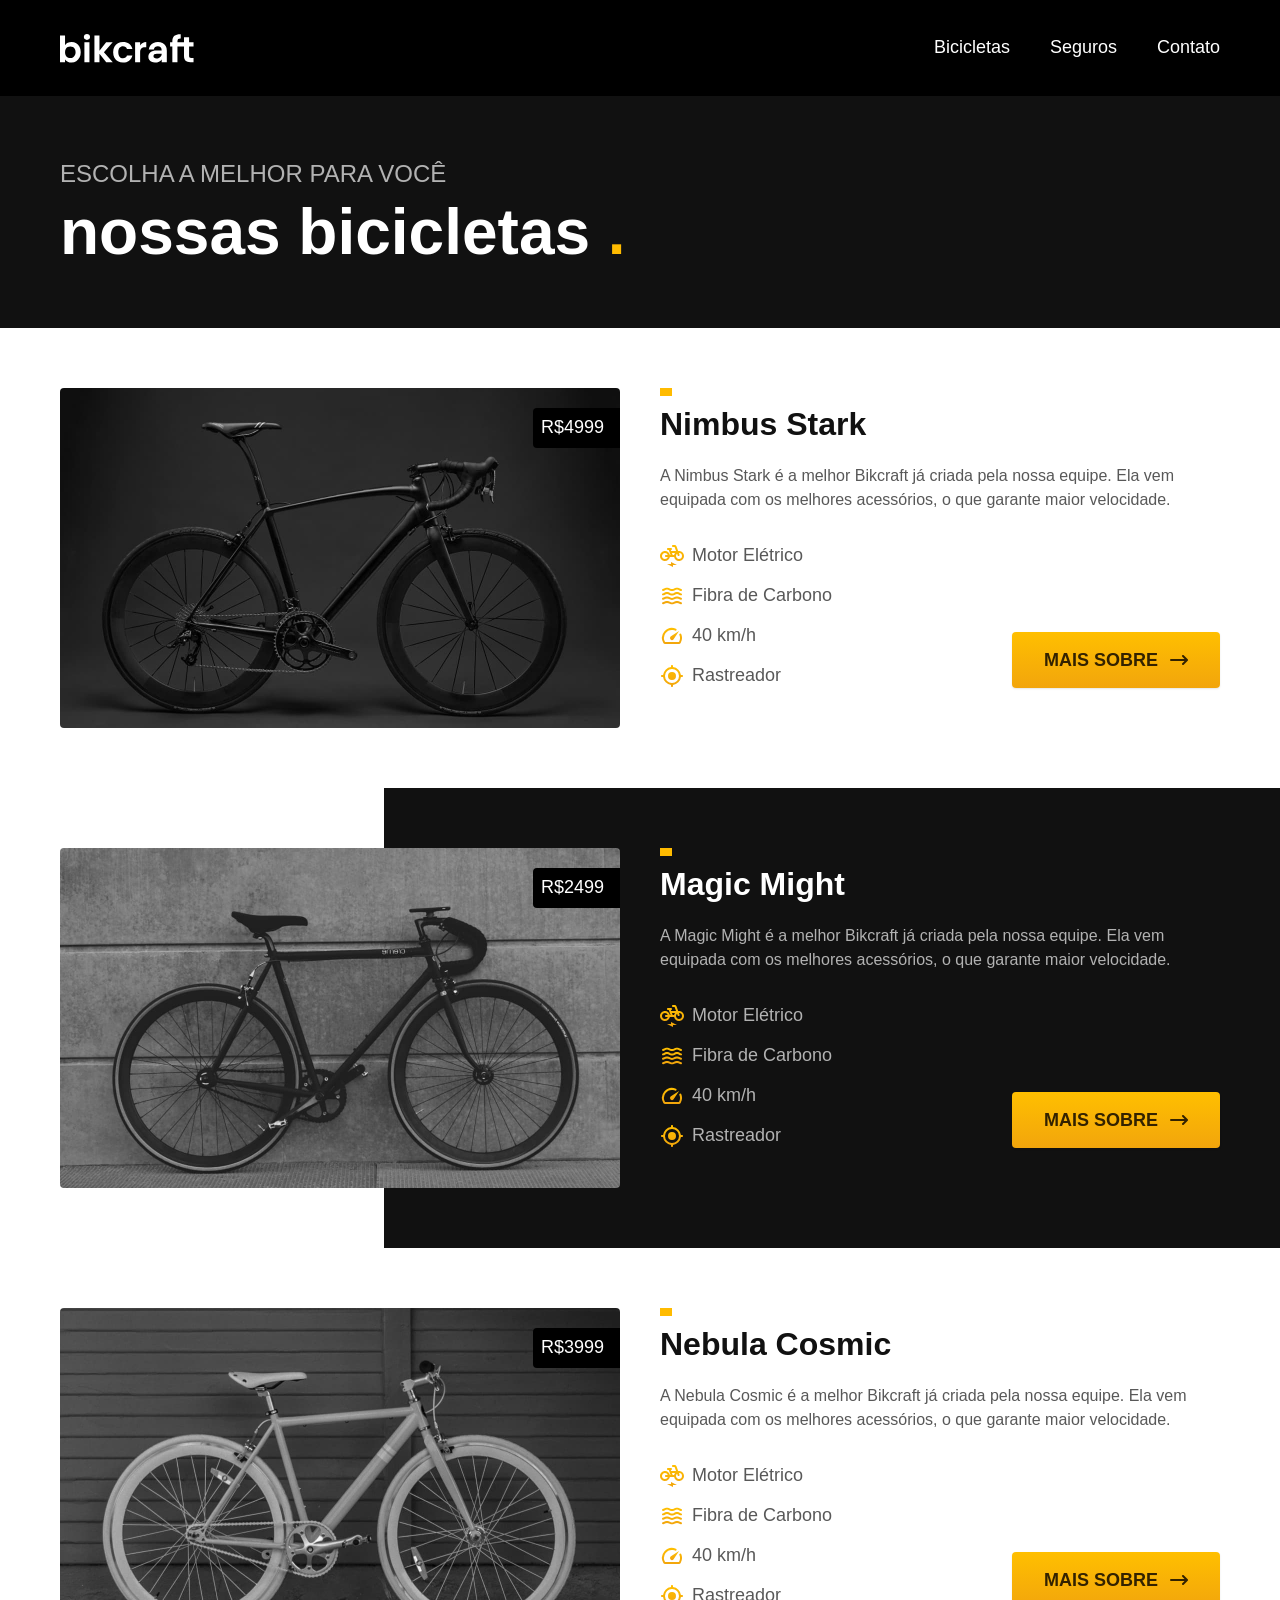
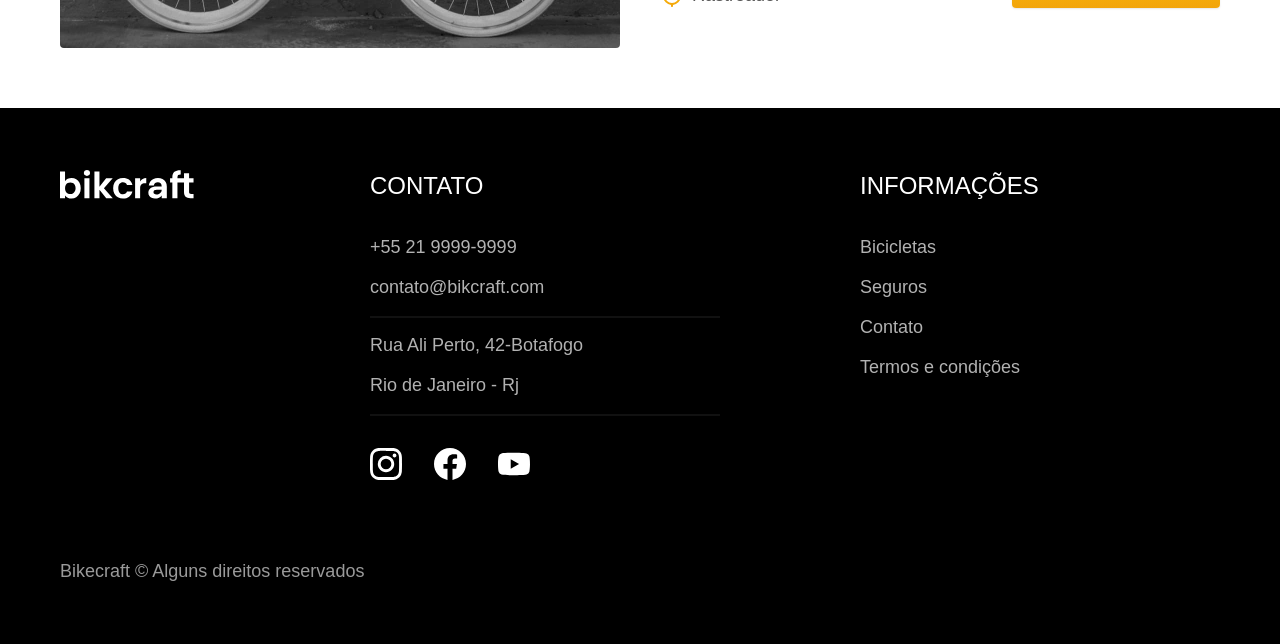
==== bicicletas.html @ a32cff4e "bicicletas" ====
<!DOCTYPE html>
<html lang="pt-br">

<head>
  <meta charset="UTF-8">
  <meta name="viewport" content="width=device-width, initial-scale=1.0">
  <meta name="description" content="Bicicletas">
  <title> Bicicletas/Bikcraft </title>
  <link rel="stylesheet" href="./css/style.css">
  <!-- <link rel="preconnect" href="https://fonts.googleapis.com">
  <link rel="preconnect" href="https://fonts.gstatic.com" crossorigin>
  <link href="https://fonts.googleapis.com/css2?family=Poppins:wght@400;600&family=Roboto:wdth,wght@400;500&display=swap" rel="stylesheet"> -->
  <link rel="preconnect" href="https://fonts.googleapis.com">
  <link rel="preconnect" href="https://fonts.gstatic.com" crossorigin>
  <link href="https://fonts.googleapis.com/css2?family=Merriweather:ital,opsz,wght@1,18..144,900&display=swap" rel="stylesheet">

</head>

<body id="bicicletas">
  <header class="header-bg">
    <div class="header container">
      <a href="./">
        <img src="./img/bikcraft.svg" alt="Bikcraft">
      </a>
      <nav aria-label="primaria">
        <ul class="header-menu font-1-m cor-0">
          <li><a href="./bicicletas.html">Bicicletas</a></li>
          <li><a href="./seguros.html">Seguros</a></li>
          <li><a href="./contato.html">Contato</a></li>
        </ul>
      </nav>
    </div>
  </header>

  <main>
    <div class="titulo-bg">
      <div class="titulo container ">
        <p class="cor-5 font-2-l-b">Escolha a melhor para você </p>
        <h1 class="font-1-xxl cor-0">nossas bicicletas <span class="cor-p1">.</span></h1>
      </div>
    </div>


    <div class="bicicletas container">
      <div class="bicicletas-imagem">
        <img src="./img/bicicletas/nimbus.jpg" alt="bicileta preta">
        <span class="font-2-m cor-0">R$4999</span>
      </div>
      <div class="bicicletas-conteudo">
        <h2 class="cor-11 font-1-xl">Nimbus Stark</h2>
        <p class="cor-8 font-2-s">A Nimbus Stark é a melhor Bikcraft já criada pela nossa equipe. Ela vem equipada com os melhores acessórios, o que garante maior velocidade.
        </p>
        <ul class="cor-8 font-1-m">
          <li>
            <img src="./img/icones/eletrica.svg" alt="">
            Motor Elétrico
          </li>
          <li>
            <img src="./img/icones/carbono.svg" alt="">
            Fibra de Carbono
          </li>
          <li>
            <img src="./img/icones/velocidade.svg" alt="">
            40 km/h
          </li>
          <li>
            <img src="./img/icones/rastreador.svg" alt="">
            Rastreador
          </li>
        </ul>
        <a class="botao seta" href="./biicicletas/nimbus.html">Mais sobre</a>
      </div>
    </div>


    <div class="bicicletas-bg">
      <div class="bicicletas container">
        <div class="bicicletas-imagem">
          <img src="./img/bicicletas/magic.jpg" alt="bicileta cinza">
          <span class="font-2-m cor-0">R$2499</span>
        </div>
        <div class="bicicletas-conteudo">
          <h2 class="cor-0 font-1-xl">Magic Might</h2>
          <p class="cor-5 font-2-s">A Magic Might é a melhor Bikcraft já criada pela nossa equipe. Ela vem equipada com os melhores acessórios, o que garante maior velocidade.

          </p>
          <ul class="cor-5 font-1-m">
            <li>
              <img src="./img/icones/eletrica.svg" alt="">
              Motor Elétrico
            </li>
            <li>
              <img src="./img/icones/carbono.svg" alt="">
              Fibra de Carbono
            </li>
            <li>
              <img src="./img/icones/velocidade.svg" alt="">
              40 km/h
            </li>
            <li>
              <img src="./img/icones/rastreador.svg" alt="">
              Rastreador
            </li>
          </ul>
          <a class="botao seta" href="./biicicletas/magic.html">Mais sobre</a>
        </div>
      </div>

    </div>

    <div class="bicicletas container">
      <div class="bicicletas-imagem">
        <img src="./img/bicicletas/nebula.jpg" alt="bicileta branca">
        <span class="font-2-m cor-0">R$3999</span>
      </div>
      <div class="bicicletas-conteudo">
        <h2 class="cor-11 font-1-xl">Nebula Cosmic</h2>
        <p class="cor-8 font-2-s">A Nebula Cosmic é a melhor Bikcraft já criada pela nossa equipe. Ela vem equipada com os melhores acessórios, o que garante maior velocidade.

        </p>
        <ul class="cor-8 font-1-m">
          <li>
            <img src="./img/icones/eletrica.svg" alt="">
            Motor Elétrico
          </li>
          <li>
            <img src="./img/icones/carbono.svg" alt="">
            Fibra de Carbono
          </li>
          <li>
            <img src="./img/icones/velocidade.svg" alt="">
            40 km/h
          </li>
          <li>
            <img src="./img/icones/rastreador.svg" alt="">
            Rastreador
          </li>
        </ul>
        <a class="botao seta" href="./biicicletas/nebula.html">Mais sobre</a>
      </div>
    </div>

  </main>


  <footer class="footer-bg">
    <div class="footer container">
      <img src="./img/bikcraft.svg" alt="Bikcraft">
      <div class="footer-contato">
        <h3 class="font-2-l-b cor-0">Contato</h3>
        <ul class="cor-5 font-2-m">
          <li><a href="tel:+552199999999">+55 21 9999-9999</a></li>
          <li><a href="mailto:contato@bikcraft.com">contato@bikcraft.com</a></li>
          <li>Rua Ali Perto, 42-Botafogo</li>
          <li>Rio de Janeiro - Rj</li>
        </ul>
        <div class="footer-redes">
          <a href="./">
            <img src="./img/redes/instagram.svg" alt="instagram">
          </a>
          <a href="./">
            <img src="./img/redes/facebook.svg" alt="facebook">
          </a>
          <a href="./">
            <img src="./img/redes/youtube.svg" alt="facebook">
          </a>
        </div>
      </div>
      <div class="footer-informacoes">
        <h3 class="font-2-l-b cor-0">Informações</h3>
        <nav>
          <ul class="font-1-m cor-5">
            <li><a href="./bicicletas.html">Bicicletas</a></li>
            <li><a href="./seguros.html">Seguros</a></li>
            <li><a href="./contato.html">Contato</a></li>
            <li><a href="./termos.html">Termos e condições</a></li>
          </ul>
        </nav>
      </div>
      <p class=" footer-copy cor-6 font-2-m">Bikecraft © Alguns direitos reservados</p>
    </div>
  </footer>

</body>
---- css/style.css ----
@import url(./utilidades/tipografia.css);
@import url(./utilidades/cores.css);

/*global */
@import url(./global/global.css);
@import url(./global/header.css);
@import url(./global/footer.css);

/*utilidades*/
@import url(./utilidades/componentes.css);

/*home*/
@import url(./home/introducao.css);
@import url(./home/tecnologia.css);
@import url(./home/parceiros.css);
@import url(./home/depoimento.css);

/*bicicletas*/
@import url(./bicicletas/bicicletas-lista.css);
@import url(./bicicletas/bicicletas.css);

/*seguros*/
@import url(./seguros/seguros.css);

/*termos*/
@import url(./termos/termos.css);
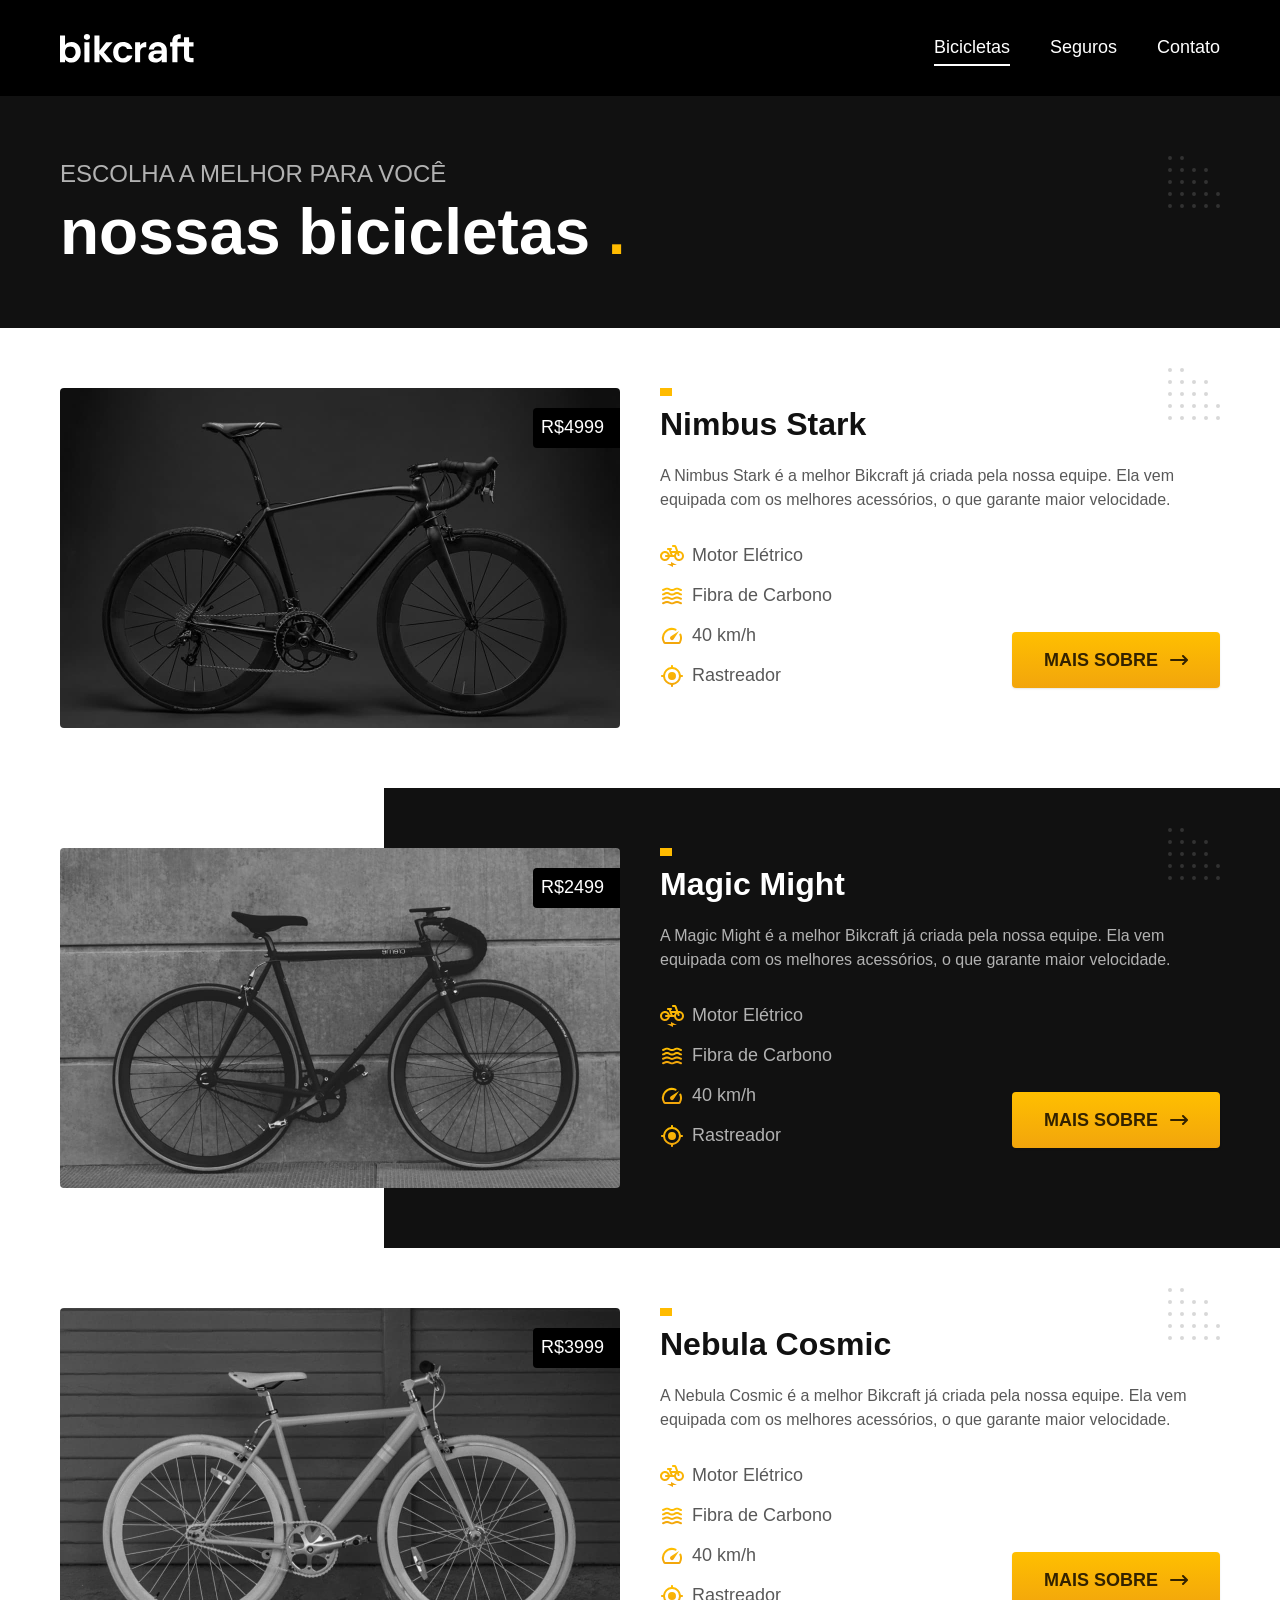
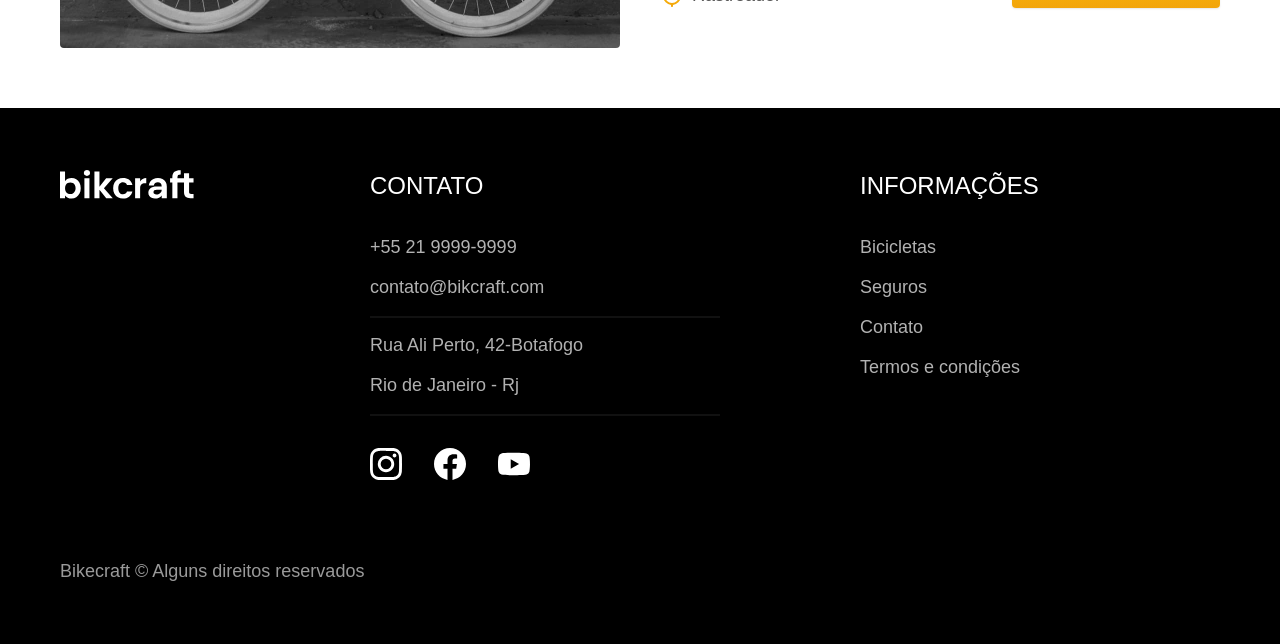
==== commit 16c4a3eb: "atualizacao" ====
--- a/bicicletas.html
+++ b/bicicletas.html
@@ -1,184 +1,186 @@
-<!DOCTYPE html>
+<!doctype html>
 <html lang="pt-br">
+  <head>
+    <meta charset="UTF-8" />
+    <meta name="viewport" content="width=device-width, initial-scale=1.0" />
+    <meta name="description" content="Bicicletas" />
+    <title>Bicicletas/Bikcraft</title>
+    <link rel="preload" href="./css/style.css" as="style" />
+    <link rel="stylesheet" href="./css/style.css" />
+  </head>
 
-<head>
-  <meta charset="UTF-8">
-  <meta name="viewport" content="width=device-width, initial-scale=1.0">
-  <meta name="description" content="Bicicletas">
-  <title> Bicicletas/Bikcraft </title>
-  <link rel="stylesheet" href="./css/style.css">
-  <!-- <link rel="preconnect" href="https://fonts.googleapis.com">
-  <link rel="preconnect" href="https://fonts.gstatic.com" crossorigin>
-  <link href="https://fonts.googleapis.com/css2?family=Poppins:wght@400;600&family=Roboto:wdth,wght@400;500&display=swap" rel="stylesheet"> -->
-  <link rel="preconnect" href="https://fonts.googleapis.com">
-  <link rel="preconnect" href="https://fonts.gstatic.com" crossorigin>
-  <link href="https://fonts.googleapis.com/css2?family=Merriweather:ital,opsz,wght@1,18..144,900&display=swap" rel="stylesheet">
+  <body id="bicicletas">
+    <header class="header-bg">
+      <div class="header container">
+        <a href="./">
+          <img src="./img/bikcraft.svg" alt="Bikcraft" />
+        </a>
+        <nav aria-label="primaria">
+          <ul class="header-menu font-1-m cor-0">
+            <li><a href="./bicicletas.html">Bicicletas</a></li>
+            <li><a href="./seguros.html">Seguros</a></li>
+            <li><a href="./contato.html">Contato</a></li>
+          </ul>
+        </nav>
+      </div>
+    </header>
 
-</head>
+    <main>
+      <div class="titulo-bg">
+        <div class="titulo container">
+          <p class="cor-5 font-2-l-b">Escolha a melhor para você</p>
+          <h1 class="font-1-xxl cor-0">
+            nossas bicicletas <span class="cor-p1">.</span>
+          </h1>
+        </div>
+      </div>
 
-<body id="bicicletas">
-  <header class="header-bg">
-    <div class="header container">
-      <a href="./">
-        <img src="./img/bikcraft.svg" alt="Bikcraft">
-      </a>
-      <nav aria-label="primaria">
-        <ul class="header-menu font-1-m cor-0">
-          <li><a href="./bicicletas.html">Bicicletas</a></li>
-          <li><a href="./seguros.html">Seguros</a></li>
-          <li><a href="./contato.html">Contato</a></li>
-        </ul>
-      </nav>
-    </div>
-  </header>
-
-  <main>
-    <div class="titulo-bg">
-      <div class="titulo container ">
-        <p class="cor-5 font-2-l-b">Escolha a melhor para você </p>
-        <h1 class="font-1-xxl cor-0">nossas bicicletas <span class="cor-p1">.</span></h1>
-      </div>
-    </div>
-
-
-    <div class="bicicletas container">
-      <div class="bicicletas-imagem">
-        <img src="./img/bicicletas/nimbus.jpg" alt="bicileta preta">
-        <span class="font-2-m cor-0">R$4999</span>
-      </div>
-      <div class="bicicletas-conteudo">
-        <h2 class="cor-11 font-1-xl">Nimbus Stark</h2>
-        <p class="cor-8 font-2-s">A Nimbus Stark é a melhor Bikcraft já criada pela nossa equipe. Ela vem equipada com os melhores acessórios, o que garante maior velocidade.
-        </p>
-        <ul class="cor-8 font-1-m">
-          <li>
-            <img src="./img/icones/eletrica.svg" alt="">
-            Motor Elétrico
-          </li>
-          <li>
-            <img src="./img/icones/carbono.svg" alt="">
-            Fibra de Carbono
-          </li>
-          <li>
-            <img src="./img/icones/velocidade.svg" alt="">
-            40 km/h
-          </li>
-          <li>
-            <img src="./img/icones/rastreador.svg" alt="">
-            Rastreador
-          </li>
-        </ul>
-        <a class="botao seta" href="./biicicletas/nimbus.html">Mais sobre</a>
-      </div>
-    </div>
-
-
-    <div class="bicicletas-bg">
       <div class="bicicletas container">
         <div class="bicicletas-imagem">
-          <img src="./img/bicicletas/magic.jpg" alt="bicileta cinza">
-          <span class="font-2-m cor-0">R$2499</span>
+          <img src="./img/bicicletas/nimbus.jpg" alt="bicicleta preta" />
+          <span class="font-2-m cor-0">R$4999</span>
         </div>
         <div class="bicicletas-conteudo">
-          <h2 class="cor-0 font-1-xl">Magic Might</h2>
-          <p class="cor-5 font-2-s">A Magic Might é a melhor Bikcraft já criada pela nossa equipe. Ela vem equipada com os melhores acessórios, o que garante maior velocidade.
-
+          <h2 class="cor-11 font-1-xl">Nimbus Stark</h2>
+          <p class="cor-8 font-2-s">
+            A Nimbus Stark é a melhor Bikcraft já criada pela nossa equipe. Ela
+            vem equipada com os melhores acessórios, o que garante maior
+            velocidade.
           </p>
-          <ul class="cor-5 font-1-m">
+          <ul class="cor-8 font-1-m">
             <li>
-              <img src="./img/icones/eletrica.svg" alt="">
+              <img src="./img/icones/eletrica.svg" alt="" />
               Motor Elétrico
             </li>
             <li>
-              <img src="./img/icones/carbono.svg" alt="">
+              <img src="./img/icones/carbono.svg" alt="" />
               Fibra de Carbono
             </li>
             <li>
-              <img src="./img/icones/velocidade.svg" alt="">
+              <img src="./img/icones/velocidade.svg" alt="" />
               40 km/h
             </li>
             <li>
-              <img src="./img/icones/rastreador.svg" alt="">
+              <img src="./img/icones/rastreador.svg" alt="" />
               Rastreador
             </li>
           </ul>
-          <a class="botao seta" href="./biicicletas/magic.html">Mais sobre</a>
+          <a class="botao seta" href="./bicicletas/nimbus.html">Mais sobre</a>
         </div>
       </div>
 
-    </div>
-
-    <div class="bicicletas container">
-      <div class="bicicletas-imagem">
-        <img src="./img/bicicletas/nebula.jpg" alt="bicileta branca">
-        <span class="font-2-m cor-0">R$3999</span>
-      </div>
-      <div class="bicicletas-conteudo">
-        <h2 class="cor-11 font-1-xl">Nebula Cosmic</h2>
-        <p class="cor-8 font-2-s">A Nebula Cosmic é a melhor Bikcraft já criada pela nossa equipe. Ela vem equipada com os melhores acessórios, o que garante maior velocidade.
-
-        </p>
-        <ul class="cor-8 font-1-m">
-          <li>
-            <img src="./img/icones/eletrica.svg" alt="">
-            Motor Elétrico
-          </li>
-          <li>
-            <img src="./img/icones/carbono.svg" alt="">
-            Fibra de Carbono
-          </li>
-          <li>
-            <img src="./img/icones/velocidade.svg" alt="">
-            40 km/h
-          </li>
-          <li>
-            <img src="./img/icones/rastreador.svg" alt="">
-            Rastreador
-          </li>
-        </ul>
-        <a class="botao seta" href="./biicicletas/nebula.html">Mais sobre</a>
-      </div>
-    </div>
-
-  </main>
-
-
-  <footer class="footer-bg">
-    <div class="footer container">
-      <img src="./img/bikcraft.svg" alt="Bikcraft">
-      <div class="footer-contato">
-        <h3 class="font-2-l-b cor-0">Contato</h3>
-        <ul class="cor-5 font-2-m">
-          <li><a href="tel:+552199999999">+55 21 9999-9999</a></li>
-          <li><a href="mailto:contato@bikcraft.com">contato@bikcraft.com</a></li>
-          <li>Rua Ali Perto, 42-Botafogo</li>
-          <li>Rio de Janeiro - Rj</li>
-        </ul>
-        <div class="footer-redes">
-          <a href="./">
-            <img src="./img/redes/instagram.svg" alt="instagram">
-          </a>
-          <a href="./">
-            <img src="./img/redes/facebook.svg" alt="facebook">
-          </a>
-          <a href="./">
-            <img src="./img/redes/youtube.svg" alt="facebook">
-          </a>
+      <div class="bicicletas-bg">
+        <div class="bicicletas container">
+          <div class="bicicletas-imagem">
+            <img src="./img/bicicletas/magic.jpg" alt="bicileta cinza" />
+            <span class="font-2-m cor-0">R$2499</span>
+          </div>
+          <div class="bicicletas-conteudo">
+            <h2 class="cor-0 font-1-xl">Magic Might</h2>
+            <p class="cor-5 font-2-s">
+              A Magic Might é a melhor Bikcraft já criada pela nossa equipe. Ela
+              vem equipada com os melhores acessórios, o que garante maior
+              velocidade.
+            </p>
+            <ul class="cor-5 font-1-m">
+              <li>
+                <img src="./img/icones/eletrica.svg" alt="" />
+                Motor Elétrico
+              </li>
+              <li>
+                <img src="./img/icones/carbono.svg" alt="" />
+                Fibra de Carbono
+              </li>
+              <li>
+                <img src="./img/icones/velocidade.svg" alt="" />
+                40 km/h
+              </li>
+              <li>
+                <img src="./img/icones/rastreador.svg" alt="" />
+                Rastreador
+              </li>
+            </ul>
+            <a class="botao seta" href="./bicicletas/magic.html">Mais sobre</a>
+          </div>
         </div>
       </div>
-      <div class="footer-informacoes">
-        <h3 class="font-2-l-b cor-0">Informações</h3>
-        <nav>
-          <ul class="font-1-m cor-5">
-            <li><a href="./bicicletas.html">Bicicletas</a></li>
-            <li><a href="./seguros.html">Seguros</a></li>
-            <li><a href="./contato.html">Contato</a></li>
-            <li><a href="./termos.html">Termos e condições</a></li>
+
+      <div class="bicicletas container">
+        <div class="bicicletas-imagem">
+          <img src="./img/bicicletas/nebula.jpg" alt="bicileta branca" />
+          <span class="font-2-m cor-0">R$3999</span>
+        </div>
+        <div class="bicicletas-conteudo">
+          <h2 class="cor-11 font-1-xl">Nebula Cosmic</h2>
+          <p class="cor-8 font-2-s">
+            A Nebula Cosmic é a melhor Bikcraft já criada pela nossa equipe. Ela
+            vem equipada com os melhores acessórios, o que garante maior
+            velocidade.
+          </p>
+          <ul class="cor-8 font-1-m">
+            <li>
+              <img src="./img/icones/eletrica.svg" alt="" />
+              Motor Elétrico
+            </li>
+            <li>
+              <img src="./img/icones/carbono.svg" alt="" />
+              Fibra de Carbono
+            </li>
+            <li>
+              <img src="./img/icones/velocidade.svg" alt="" />
+              40 km/h
+            </li>
+            <li>
+              <img src="./img/icones/rastreador.svg" alt="" />
+              Rastreador
+            </li>
           </ul>
-        </nav>
+          <a class="botao seta" href="./bicicletas/nebula.html">Mais sobre</a>
+        </div>
       </div>
-      <p class=" footer-copy cor-6 font-2-m">Bikecraft © Alguns direitos reservados</p>
-    </div>
-  </footer>
+    </main>
 
-</body>+    <footer class="footer-bg">
+      <div class="footer container">
+        <img src="./img/bikcraft.svg" alt="Bikcraft" />
+        <div class="footer-contato">
+          <h3 class="font-2-l-b cor-0">Contato</h3>
+          <ul class="cor-5 font-2-m">
+            <li><a href="tel:+552199999999">+55 21 9999-9999</a></li>
+            <li>
+              <a href="mailto:contato@bikcraft.com">contato@bikcraft.com</a>
+            </li>
+            <li>Rua Ali Perto, 42-Botafogo</li>
+            <li>Rio de Janeiro - Rj</li>
+          </ul>
+          <div class="footer-redes">
+            <a href="./">
+              <img src="./img/redes/instagram.svg" alt="instagram" />
+            </a>
+            <a href="./">
+              <img src="./img/redes/facebook.svg" alt="facebook" />
+            </a>
+            <a href="./">
+              <img src="./img/redes/youtube.svg" alt="facebook" />
+            </a>
+          </div>
+        </div>
+        <div class="footer-informacoes">
+          <h3 class="font-2-l-b cor-0">Informações</h3>
+          <nav>
+            <ul class="font-1-m cor-5">
+              <li><a href="./bicicletas.html">Bicicletas</a></li>
+              <li><a href="./seguros.html">Seguros</a></li>
+              <li><a href="./contato.html">Contato</a></li>
+              <li><a href="./termos.html">Termos e condições</a></li>
+            </ul>
+          </nav>
+        </div>
+        <p class="footer-copy cor-6 font-2-m">
+          Bikecraft © Alguns direitos reservados
+        </p>
+      </div>
+    </footer>
+    <script src="./js/script.js"></script>
+  </body>
+</html>
--- a/css/style.css
+++ b/css/style.css
@@ -1,5 +1,6 @@
 @import url(./utilidades/tipografia.css);
 @import url(./utilidades/cores.css);
+@import url(./utilidades/animacao.css);
 
 /*global */
 @import url(./global/global.css);
@@ -8,6 +9,7 @@
 
 /*utilidades*/
 @import url(./utilidades/componentes.css);
+@import url(./utilidades/formulario.css);
 
 /*home*/
 @import url(./home/introducao.css);
@@ -19,8 +21,21 @@
 @import url(./bicicletas/bicicletas-lista.css);
 @import url(./bicicletas/bicicletas.css);
 
+/*bicicleta*/
+@import url(./bicicleta/bicicleta.css);
+@import url(./bicicleta/seguro.css);
+
 /*seguros*/
 @import url(./seguros/seguros.css);
+@import url(./seguros/vantagens.css);
+@import url(./seguros/perguntas.css);
+
+/*contato */
+@import url(./contato/contato.css);
+@import url(./contato/lojas.css);
+
+/*orcamento */
+@import url(./orcamento/orcamento.css);
 
 /*termos*/
 @import url(./termos/termos.css);
--- a/css/style.css
+++ b/css/style.css
@@ -1,5 +1,6 @@
 @import url(./utilidades/tipografia.css);
 @import url(./utilidades/cores.css);
+@import url(./utilidades/animacao.css);
 
 /*global */
 @import url(./global/global.css);
@@ -8,6 +9,7 @@
 
 /*utilidades*/
 @import url(./utilidades/componentes.css);
+@import url(./utilidades/formulario.css);
 
 /*home*/
 @import url(./home/introducao.css);
@@ -19,8 +21,21 @@
 @import url(./bicicletas/bicicletas-lista.css);
 @import url(./bicicletas/bicicletas.css);
 
+/*bicicleta*/
+@import url(./bicicleta/bicicleta.css);
+@import url(./bicicleta/seguro.css);
+
 /*seguros*/
 @import url(./seguros/seguros.css);
+@import url(./seguros/vantagens.css);
+@import url(./seguros/perguntas.css);
+
+/*contato */
+@import url(./contato/contato.css);
+@import url(./contato/lojas.css);
+
+/*orcamento */
+@import url(./orcamento/orcamento.css);
 
 /*termos*/
 @import url(./termos/termos.css);
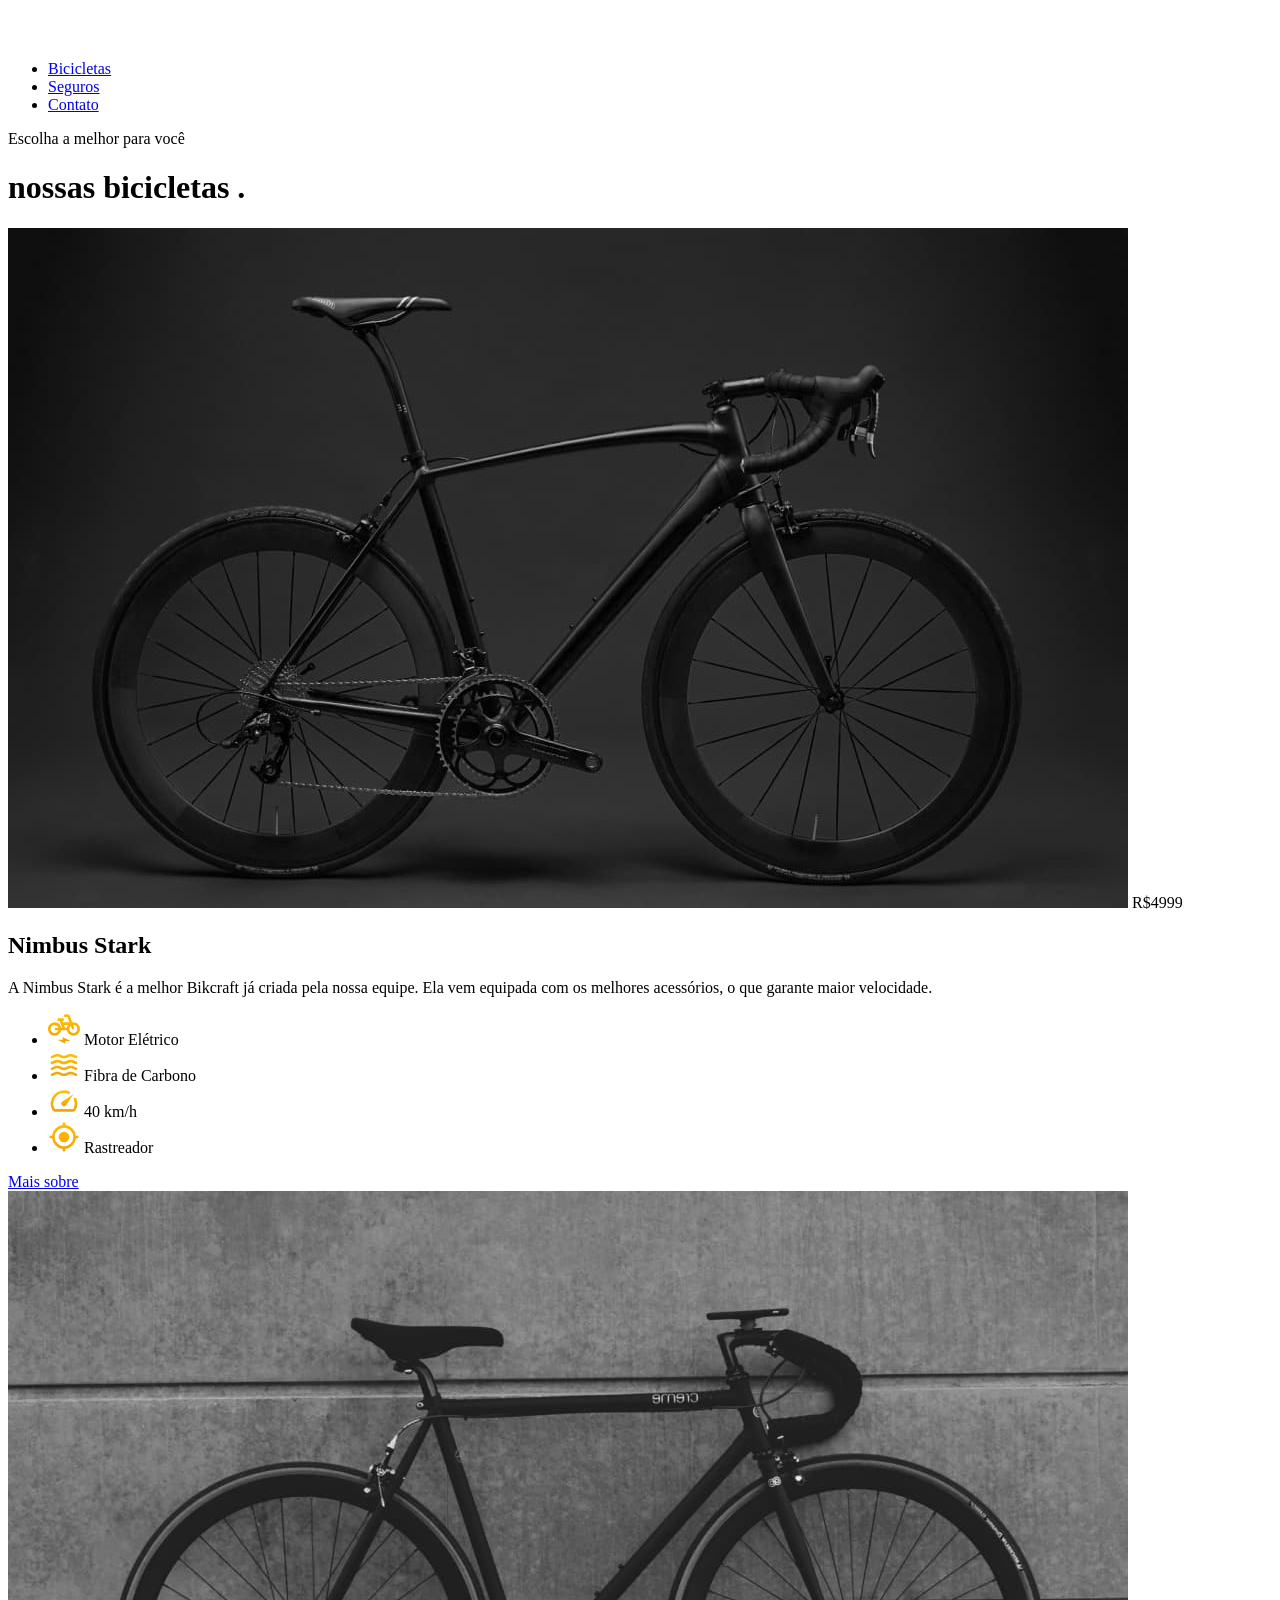
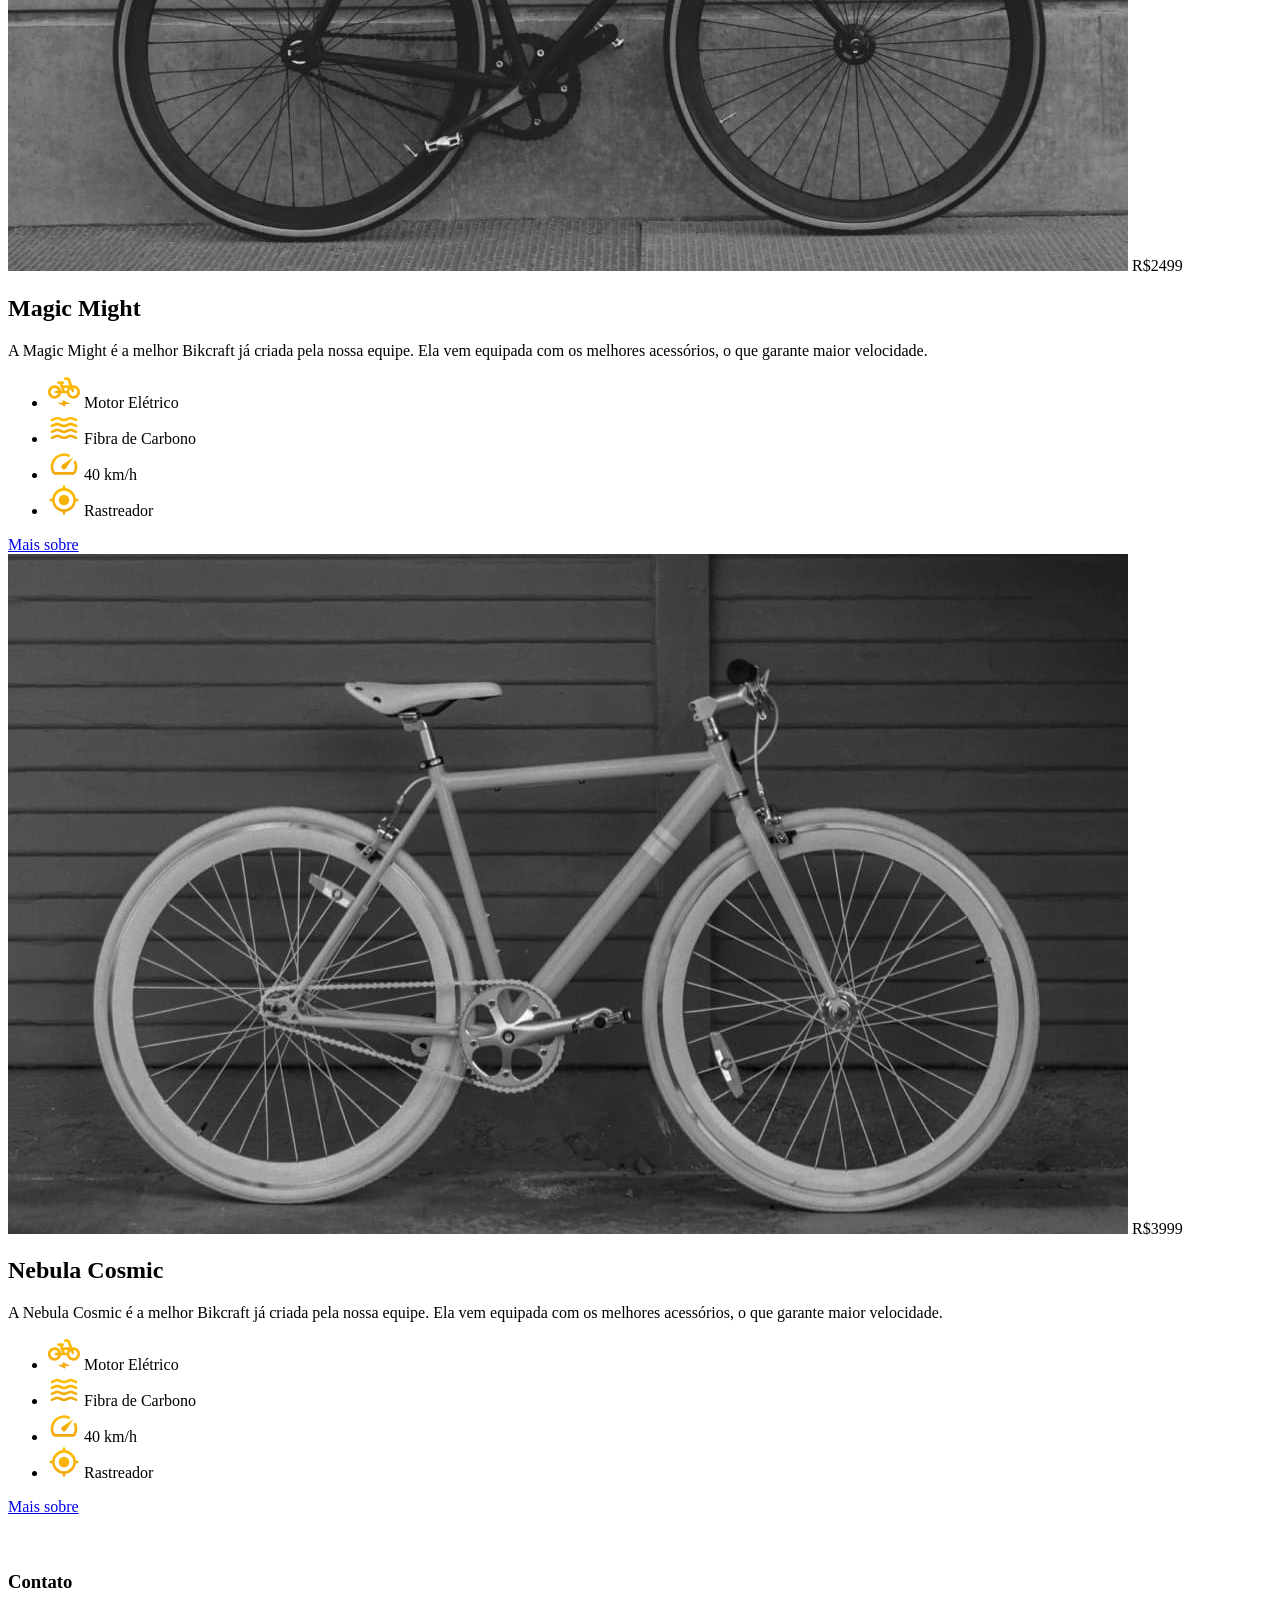
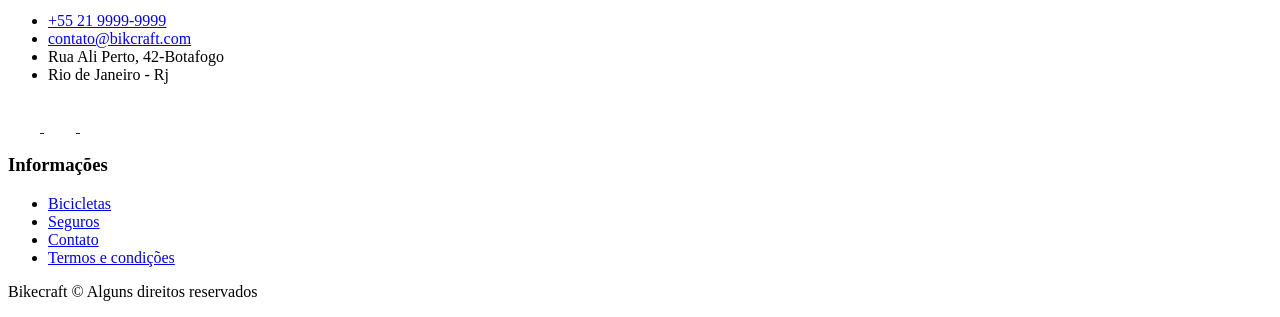
==== commit c8a63fae: "otimizacao" ====
--- a/bicicletas.html
+++ b/bicicletas.html
@@ -5,8 +5,26 @@
     <meta name="viewport" content="width=device-width, initial-scale=1.0" />
     <meta name="description" content="Bicicletas" />
     <title>Bicicletas/Bikcraft</title>
-    <link rel="preload" href="./css/style.css" as="style" />
-    <link rel="stylesheet" href="./css/style.css" />
+    <link rel="icon" href="../favicon.svg" type="image/svg+xml" />
+    <link rel="preload" href="./css/style.min.css" as="style" />
+    <link rel="stylesheet" href="./css/style.min.css" />
+
+    <link rel="preconnect" href="https://fonts.googleapis.com" />
+    <link rel="preconnect" href="https://fonts.gstatic.com" crossorigin />
+    <link
+      href="https://fonts.googleapis.com/css2?family=Poppins:wght@400;600&family=Roboto:wdth,wght@400;500&display=swap"
+      rel="stylesheet"
+    />
+    <link rel="preconnect" href="https://fonts.googleapis.com" />
+    <link rel="preconnect" href="https://fonts.gstatic.com" crossorigin />
+    <link
+      href="https://fonts.googleapis.com/css2?family=Merriweather:ital,opsz,wght@1,18..144,900&display=swap"
+      rel="stylesheet"
+    />
+
+    <script>
+      document.documentElement.classList.add("js");
+    </script>
   </head>
 
   <body id="bicicletas">
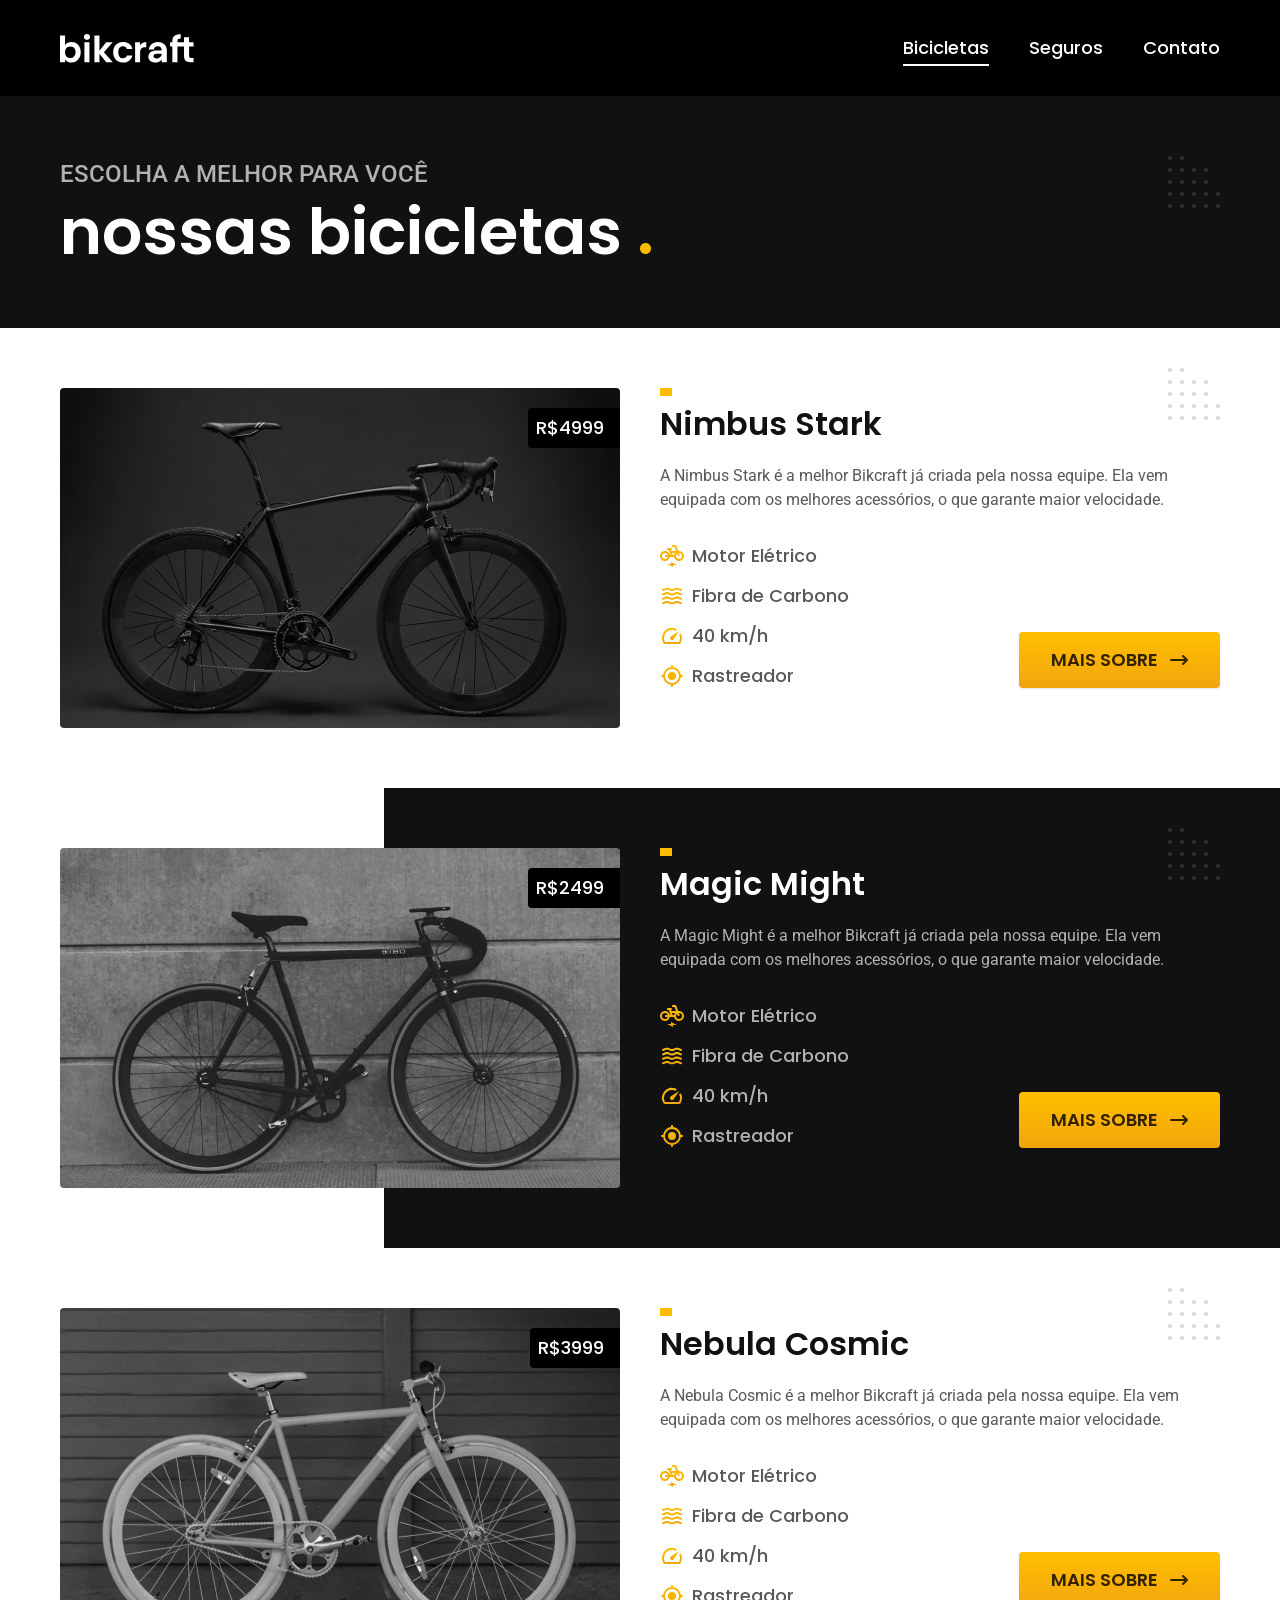
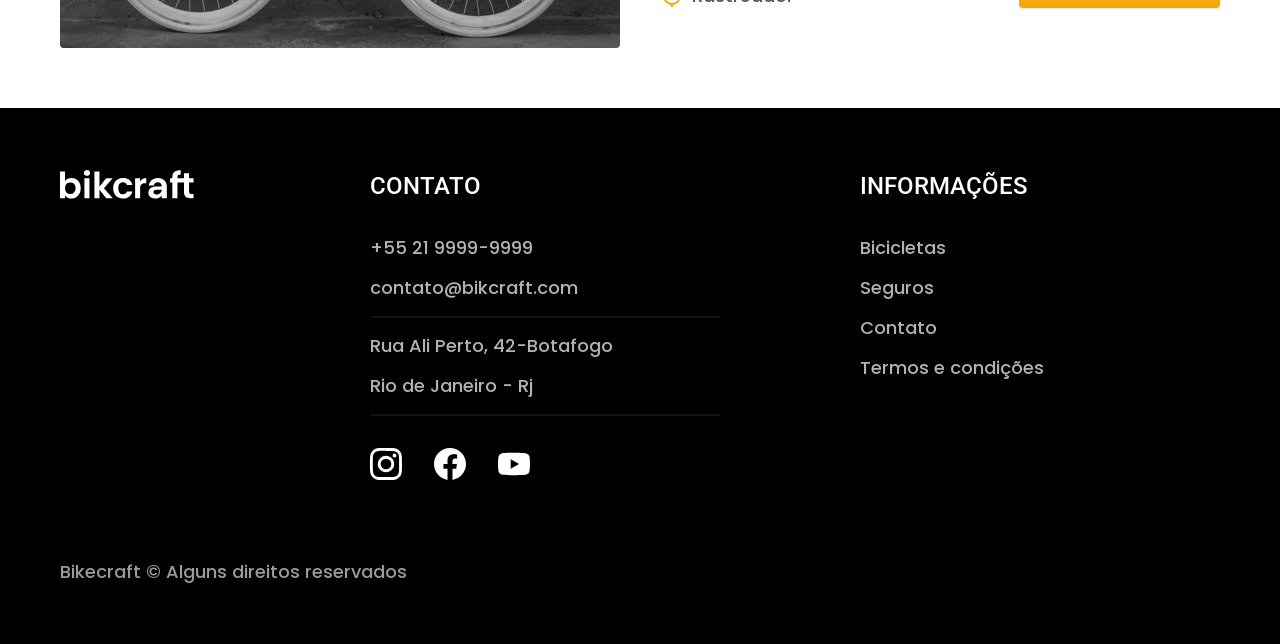
==== commit d6014ff9: "atualizacao" ====
--- a/bicicletas.html
+++ b/bicicletas.html
@@ -8,6 +8,7 @@
     <link rel="icon" href="../favicon.svg" type="image/svg+xml" />
     <link rel="preload" href="./css/style.min.css" as="style" />
     <link rel="stylesheet" href="./css/style.min.css" />
+    <link rel="stylesheet" href="./css/style.css" />
 
     <link rel="preconnect" href="https://fonts.googleapis.com" />
     <link rel="preconnect" href="https://fonts.gstatic.com" crossorigin />
--- a/css/style.css
+++ b/css/style.css
@@ -0,0 +1,41 @@
+@import url(./utilidades/tipografia.css);
+@import url(./utilidades/cores.css);
+@import url(./utilidades/animacao.css);
+
+/*global */
+@import url(./global/global.css);
+@import url(./global/header.css);
+@import url(./global/footer.css);
+
+/*utilidades*/
+@import url(./utilidades/componentes.css);
+@import url(./utilidades/formulario.css);
+
+/*home*/
+@import url(./home/introducao.css);
+@import url(./home/tecnologia.css);
+@import url(./home/parceiros.css);
+@import url(./home/depoimento.css);
+
+/*bicicletas*/
+@import url(./bicicletas/bicicletas-lista.css);
+@import url(./bicicletas/bicicletas.css);
+
+/*bicicleta*/
+@import url(./bicicleta/bicicleta.css);
+@import url(./bicicleta/seguro.css);
+
+/*seguros*/
+@import url(./seguros/seguros.css);
+@import url(./seguros/vantagens.css);
+@import url(./seguros/perguntas.css);
+
+/*contato */
+@import url(./contato/contato.css);
+@import url(./contato/lojas.css);
+
+/*orcamento */
+@import url(./orcamento/orcamento.css);
+
+/*termos*/
+@import url(./termos/termos.css);
